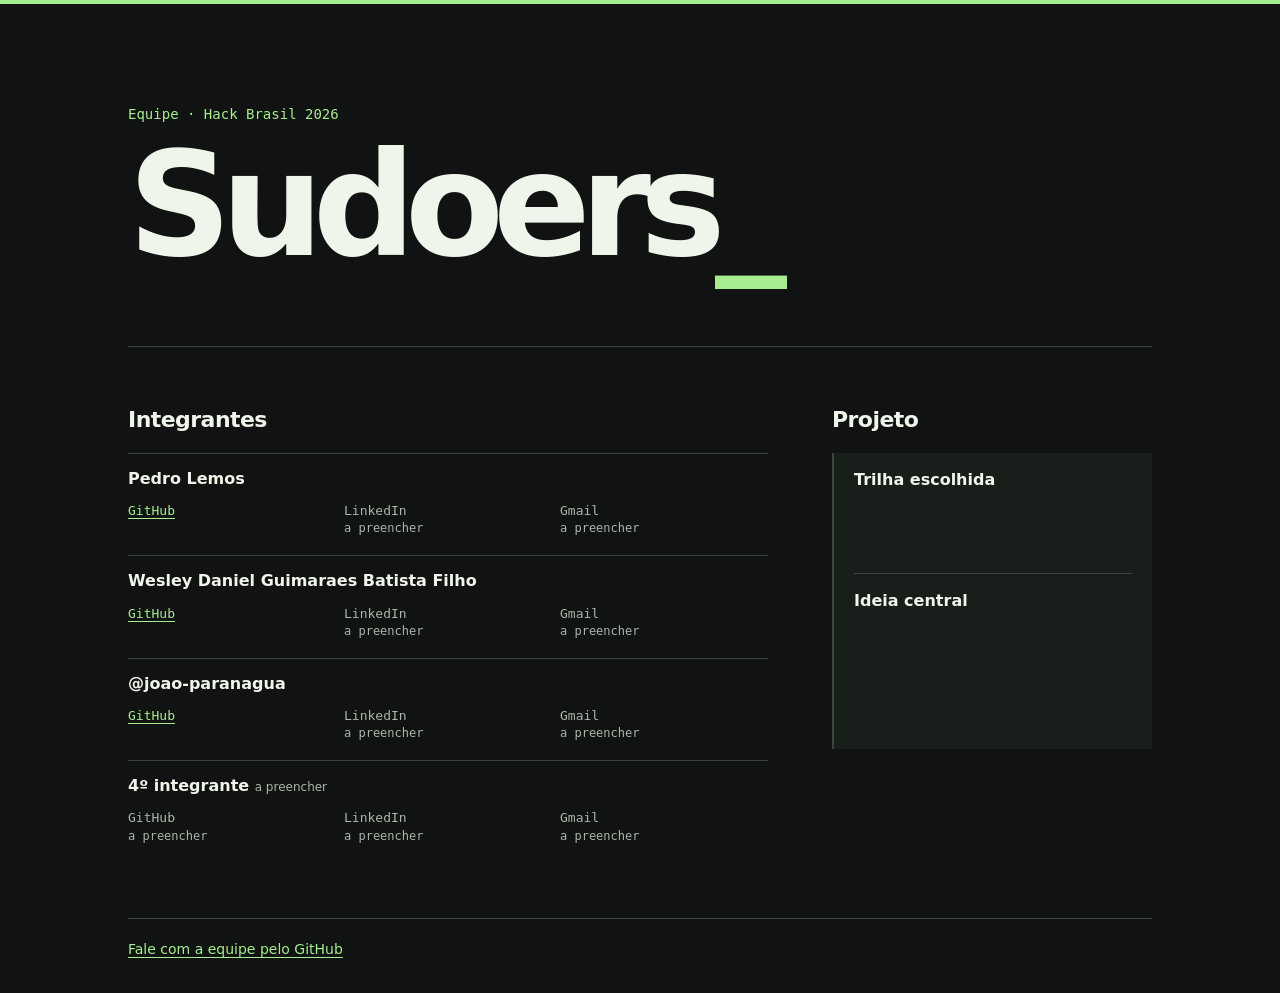
==== website/index.html @ f02a6b1a "Add Sudoers team page and fix GitHub Pages deployment" ====
<!doctype html>
<html lang="pt-BR">
  <head>
    <meta charset="utf-8">
    <meta name="viewport" content="width=device-width, initial-scale=1">
    <title>Sudoers · Hack Brasil 2026</title>
    <meta name="description" content="Conheça a equipe Sudoers no Hack Brasil 2026.">
    <link rel="stylesheet" href="./styles.css">
  </head>
  <body>
    <main>
      <header class="hero">
        <p class="event">Equipe · Hack Brasil 2026</p>
        <h1>Sudoers<span class="cursor" aria-hidden="true">_</span></h1>
      </header>

      <div class="layout">
        <section aria-labelledby="integrantes">
          <h2 id="integrantes">Integrantes</h2>
          <ul class="roster">
            <li class="member">
              <h3>Pedro Lemos</h3>
              <ul class="contacts" aria-label="Contatos de Pedro Lemos">
                <li><a href="https://github.com/PPedroLemos">GitHub</a></li>
                <li><span>LinkedIn <small>a preencher</small></span></li>
                <li><span>Gmail <small>a preencher</small></span></li>
              </ul>
            </li>
            <li class="member">
              <h3>Wesley Daniel Guimaraes Batista Filho</h3>
              <ul class="contacts" aria-label="Contatos de Wesley">
                <li><a href="https://github.com/delzingbf">GitHub</a></li>
                <li><span>LinkedIn <small>a preencher</small></span></li>
                <li><span>Gmail <small>a preencher</small></span></li>
              </ul>
            </li>
            <li class="member">
              <h3>@joao-paranagua</h3>
              <ul class="contacts" aria-label="Contatos de joao-paranagua">
                <li><a href="https://github.com/joao-paranagua">GitHub</a></li>
                <li><span>LinkedIn <small>a preencher</small></span></li>
                <li><span>Gmail <small>a preencher</small></span></li>
              </ul>
            </li>
            <li class="member">
              <h3>4º integrante <small>a preencher</small></h3>
              <ul class="contacts" aria-label="Contatos do quarto integrante">
                <li><span>GitHub <small>a preencher</small></span></li>
                <li><span>LinkedIn <small>a preencher</small></span></li>
                <li><span>Gmail <small>a preencher</small></span></li>
              </ul>
            </li>
          </ul>
        </section>

        <section aria-labelledby="projeto">
          <h2 id="projeto">Projeto</h2>
          <div class="project">
            <section id="trilha" aria-labelledby="trilha-titulo">
              <h3 id="trilha-titulo">Trilha escolhida</h3>
            </section>
            <section id="ideia" aria-labelledby="ideia-titulo">
              <h3 id="ideia-titulo">Ideia central</h3>
            </section>
          </div>
        </section>
      </div>

      <footer>
        <a href="https://github.com/Hack-Brasil-2026-sudoers/hack-brasil-2026/issues">Fale com a equipe pelo GitHub</a>
      </footer>
    </main>
  </body>
</html>
---- website/styles.css ----
:root {
  color-scheme: dark;
  --background: #101311;
  --paper: #181e19;
  --ink: #f0f5eb;
  --muted: #aab7aa;
  --line: #39463a;
  --green: #a6ed90;
  --mono: ui-monospace, "DejaVu Sans Mono", monospace;
  background: var(--background);
  color: var(--ink);
  font: 100%/1.55 system-ui, sans-serif;
}

* {
  box-sizing: border-box;
}

body {
  margin: 0;
  border-top: 4px solid var(--green);
}

main {
  width: min(72rem, 100%);
  margin-inline: auto;
  padding: 0 clamp(1.25rem, 5vw, 4rem);
}

.hero {
  padding-block: clamp(2.75rem, 8vw, 6.25rem) clamp(2.25rem, 6vw, 4.5rem);
  border-bottom: 1px solid var(--line);
}

.event {
  margin: 0 0 0.75rem;
  color: var(--green);
  font: 0.875rem/1.5 var(--mono);
}

h1 {
  margin: 0;
  font-size: clamp(3rem, 13vw, 9rem);
  line-height: 0.95;
  letter-spacing: -0.075em;
}

.cursor {
  color: var(--green);
  animation: blink 1.2s step-end infinite;
}

@keyframes blink {
  50% { opacity: 0; }
}

@media (prefers-reduced-motion: reduce) {
  .cursor {
    animation: none;
  }
}

.layout {
  display: grid;
  grid-template-columns: minmax(0, 2fr) minmax(0, 1fr);
  gap: clamp(2rem, 5vw, 5rem);
  padding-block: clamp(2rem, 5vw, 3.5rem);
}

h2 {
  margin: 0 0 1rem;
  font-size: 1.375rem;
  letter-spacing: -0.025em;
}

h3 {
  margin: 0;
  font-size: 1rem;
  line-height: 1.4;
}

.roster,
.contacts {
  margin: 0;
  padding: 0;
  list-style: none;
}

.member {
  padding-block: 0.875rem;
  border-top: 1px solid var(--line);
}

.contacts {
  display: grid;
  grid-template-columns: repeat(3, minmax(0, 1fr));
  gap: 0.5rem;
  margin-top: 0.5rem;
  font: 0.8125rem/1.4 var(--mono);
}

.contacts a,
.contacts span {
  display: inline-grid;
  align-content: start;
  min-height: 2.5rem;
  padding-block: 0.25rem;
}

.contacts span,
small {
  color: var(--muted);
}

small {
  font-size: 0.75rem;
  font-weight: 400;
}

a {
  color: var(--green);
  text-underline-offset: 0.22em;
}

a:hover {
  color: var(--ink);
}

a:focus-visible {
  outline: 2px solid var(--green);
  outline-offset: 3px;
}

.project {
  padding-inline: 1.25rem;
  border-left: 2px solid var(--line);
  background: var(--paper);
}

.project section {
  min-height: 7.5rem;
  padding-block: 1rem;
}

.project section + section {
  min-height: 11rem;
  border-top: 1px solid var(--line);
}

footer {
  padding-block: 1.25rem 2rem;
  border-top: 1px solid var(--line);
  font-size: 0.875rem;
}

@media (max-width: 44rem) {
  .layout {
    grid-template-columns: 1fr;
  }
}
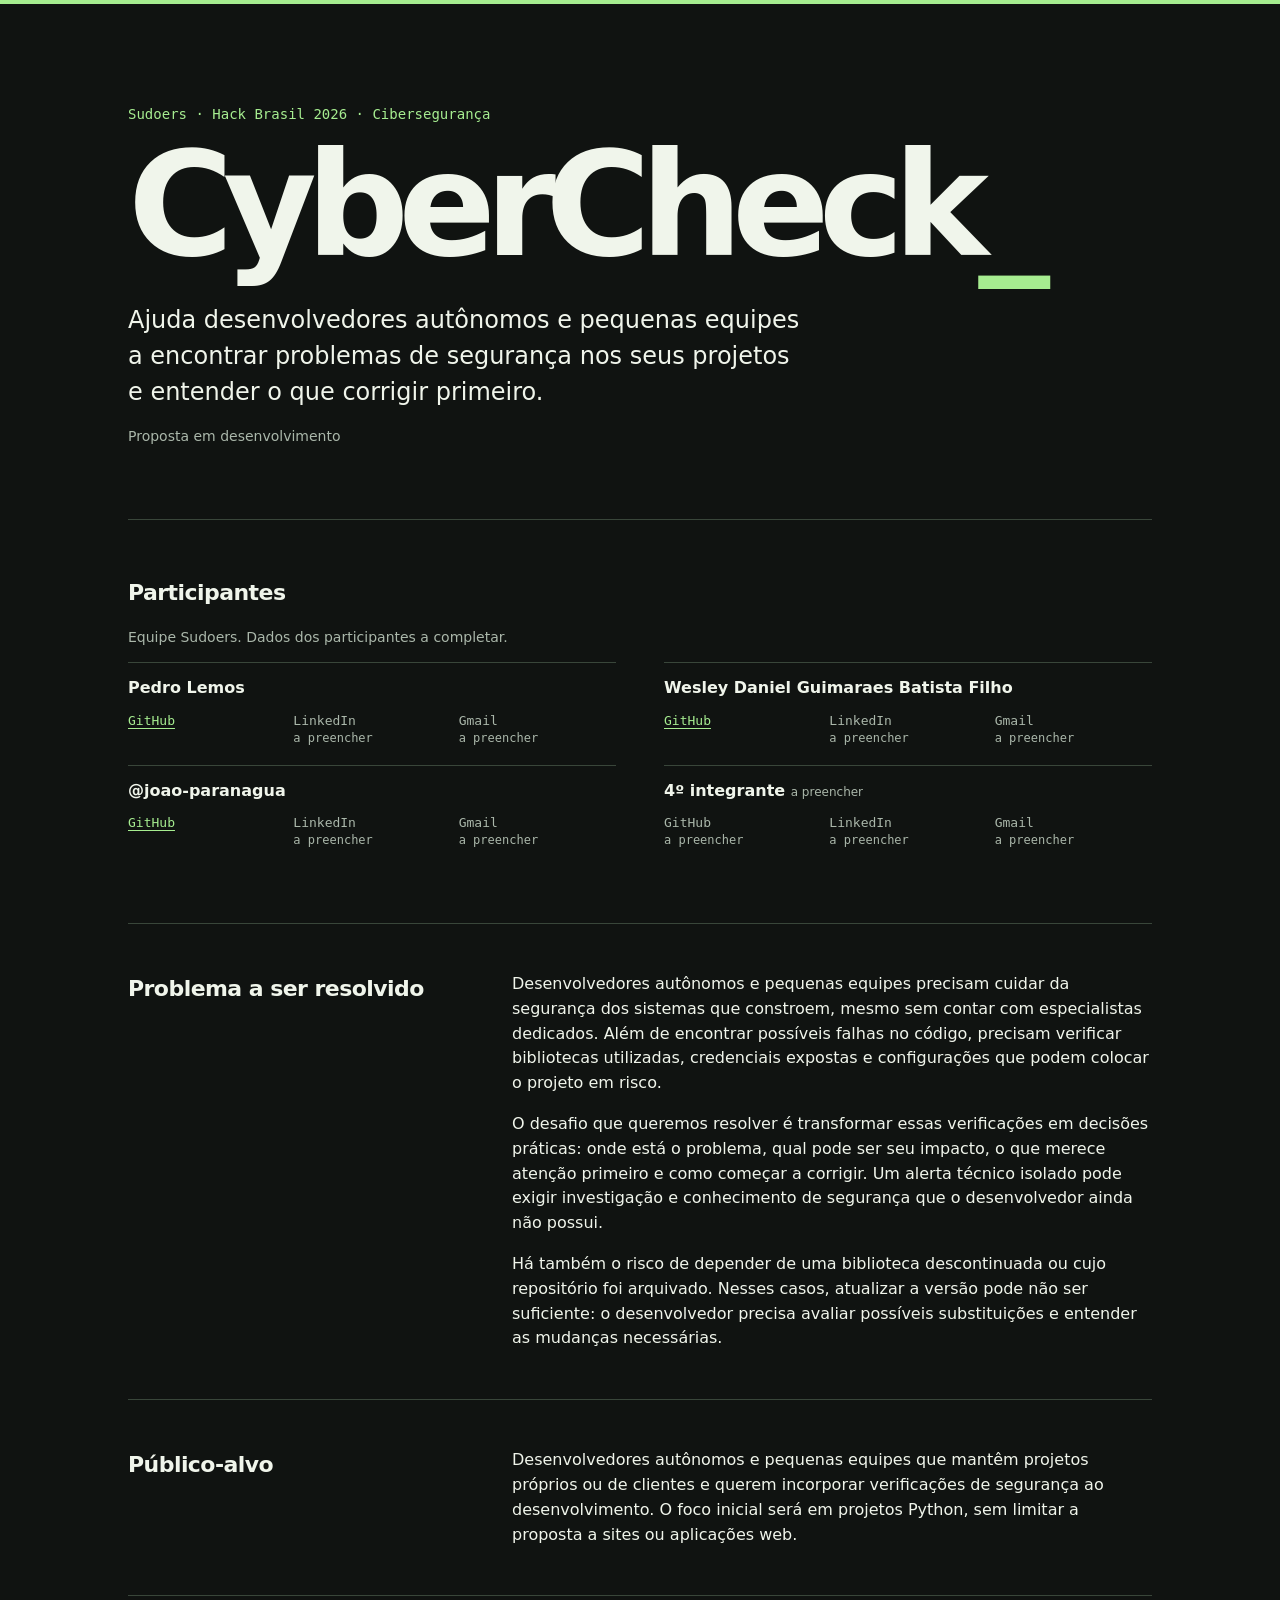
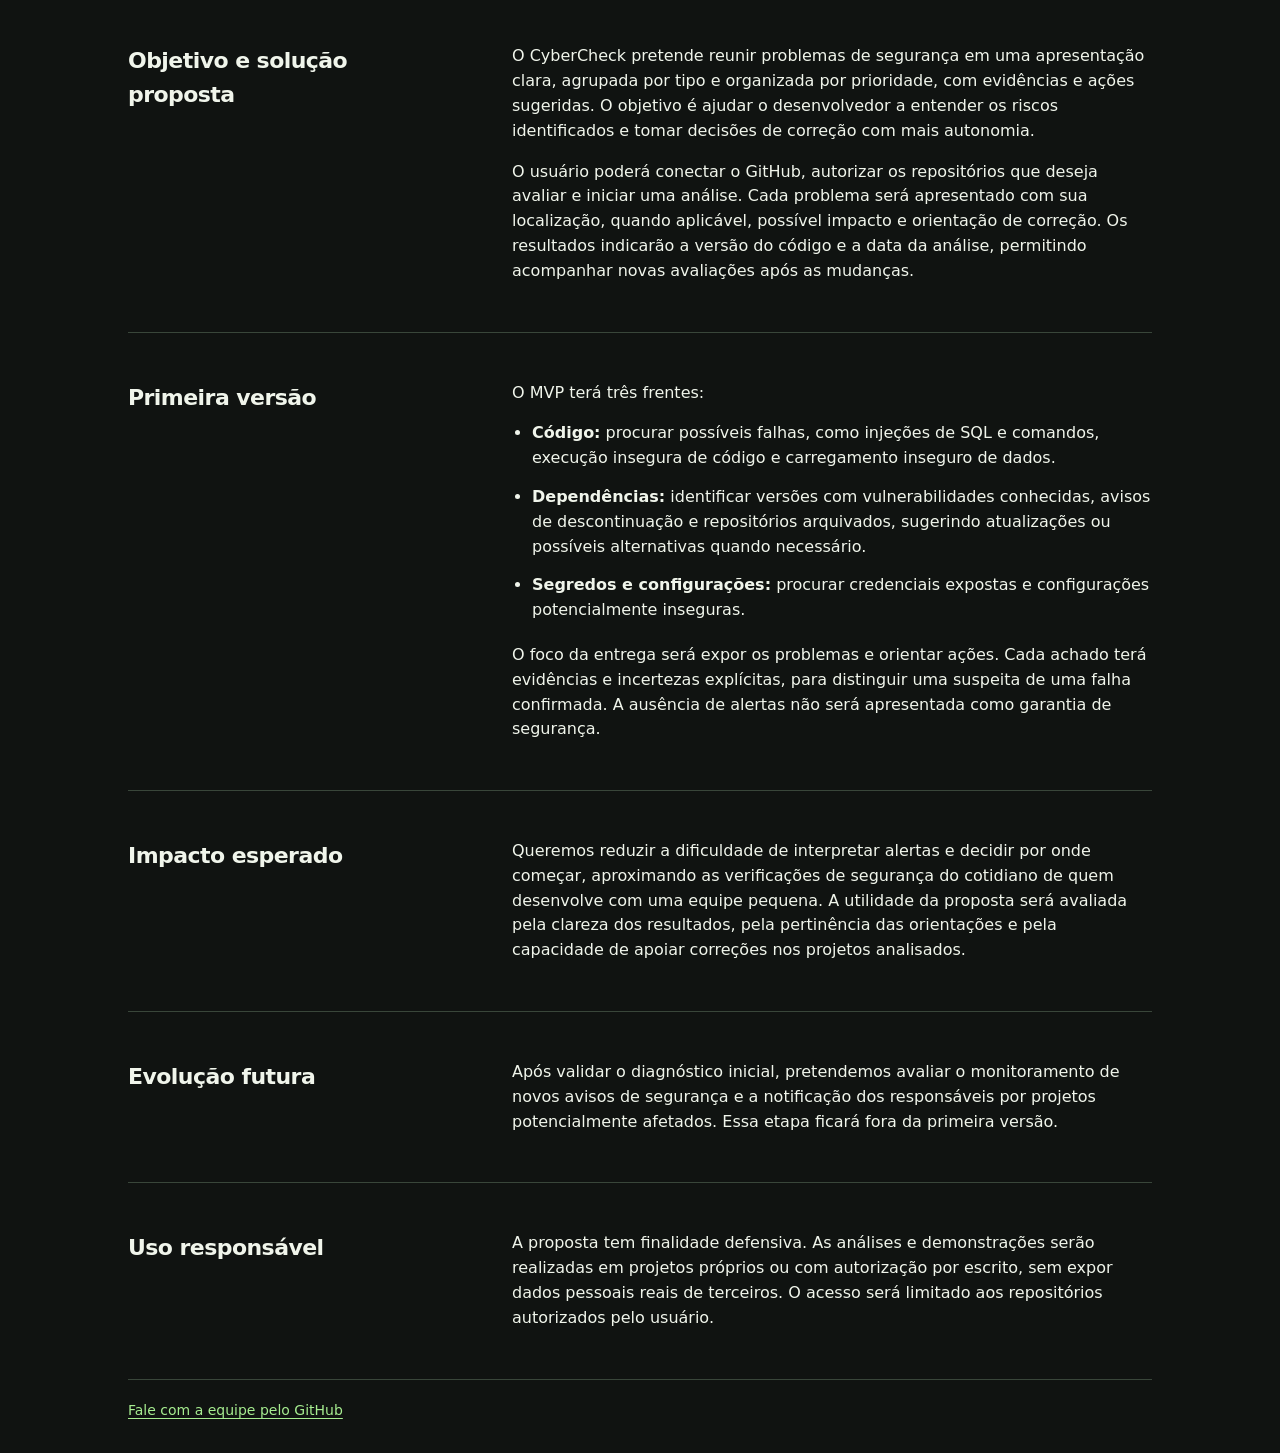
==== commit 3a5b9174: "docs: consolida planejamento do CyberCheck e atualiza apresentação do projeto - Adiciona o PDF origi" ====
--- a/website/index.html
+++ b/website/index.html
@@ -3,20 +3,22 @@
   <head>
     <meta charset="utf-8">
     <meta name="viewport" content="width=device-width, initial-scale=1">
-    <title>Sudoers · Hack Brasil 2026</title>
-    <meta name="description" content="Conheça a equipe Sudoers no Hack Brasil 2026.">
+    <title>CyberCheck · Sudoers · Hack Brasil 2026</title>
+    <meta name="description" content="CyberCheck: uma proposta para ajudar desenvolvedores autônomos e pequenas equipes a encontrar problemas de segurança e entender o que corrigir primeiro.">
     <link rel="stylesheet" href="./styles.css">
   </head>
   <body>
     <main>
       <header class="hero">
-        <p class="event">Equipe · Hack Brasil 2026</p>
-        <h1>Sudoers<span class="cursor" aria-hidden="true">_</span></h1>
+        <p class="event">Sudoers · Hack Brasil 2026 · Cibersegurança</p>
+        <h1>CyberCheck<span class="cursor" aria-hidden="true">_</span></h1>
+        <p class="intro">Ajuda desenvolvedores autônomos e pequenas equipes a encontrar problemas de segurança nos seus projetos e entender o que corrigir primeiro.</p>
+        <p class="status">Proposta em desenvolvimento</p>
       </header>
 
-      <div class="layout">
-        <section aria-labelledby="integrantes">
-          <h2 id="integrantes">Integrantes</h2>
+      <section class="participants" aria-labelledby="integrantes">
+          <h2 id="integrantes">Participantes</h2>
+          <p class="section-note">Equipe Sudoers. Dados dos participantes a completar.</p>
           <ul class="roster">
             <li class="member">
               <h3>Pedro Lemos</h3>
@@ -51,17 +53,64 @@
               </ul>
             </li>
           </ul>
+      </section>
+
+      <div class="proposal">
+        <section class="content-section" aria-labelledby="problema">
+          <h2 id="problema">Problema a ser resolvido</h2>
+          <div class="copy">
+            <p>Desenvolvedores autônomos e pequenas equipes precisam cuidar da segurança dos sistemas que constroem, mesmo sem contar com especialistas dedicados. Além de encontrar possíveis falhas no código, precisam verificar bibliotecas utilizadas, credenciais expostas e configurações que podem colocar o projeto em risco.</p>
+            <p>O desafio que queremos resolver é transformar essas verificações em decisões práticas: onde está o problema, qual pode ser seu impacto, o que merece atenção primeiro e como começar a corrigir. Um alerta técnico isolado pode exigir investigação e conhecimento de segurança que o desenvolvedor ainda não possui.</p>
+            <p>Há também o risco de depender de uma biblioteca descontinuada ou cujo repositório foi arquivado. Nesses casos, atualizar a versão pode não ser suficiente: o desenvolvedor precisa avaliar possíveis substituições e entender as mudanças necessárias.</p>
+          </div>
         </section>
 
-        <section aria-labelledby="projeto">
-          <h2 id="projeto">Projeto</h2>
-          <div class="project">
-            <section id="trilha" aria-labelledby="trilha-titulo">
-              <h3 id="trilha-titulo">Trilha escolhida</h3>
-            </section>
-            <section id="ideia" aria-labelledby="ideia-titulo">
-              <h3 id="ideia-titulo">Ideia central</h3>
-            </section>
+        <section class="content-section" aria-labelledby="publico">
+          <h2 id="publico">Público-alvo</h2>
+          <div class="copy">
+            <p>Desenvolvedores autônomos e pequenas equipes que mantêm projetos próprios ou de clientes e querem incorporar verificações de segurança ao desenvolvimento. O foco inicial será em projetos Python, sem limitar a proposta a sites ou aplicações web.</p>
+          </div>
+        </section>
+
+        <section class="content-section" aria-labelledby="objetivo">
+          <h2 id="objetivo">Objetivo e solução proposta</h2>
+          <div class="copy">
+            <p>O CyberCheck pretende reunir problemas de segurança em uma apresentação clara, agrupada por tipo e organizada por prioridade, com evidências e ações sugeridas. O objetivo é ajudar o desenvolvedor a entender os riscos identificados e tomar decisões de correção com mais autonomia.</p>
+            <p>O usuário poderá conectar o GitHub, autorizar os repositórios que deseja avaliar e iniciar uma análise. Cada problema será apresentado com sua localização, quando aplicável, possível impacto e orientação de correção. Os resultados indicarão a versão do código e a data da análise, permitindo acompanhar novas avaliações após as mudanças.</p>
+          </div>
+        </section>
+
+        <section class="content-section" aria-labelledby="mvp">
+          <h2 id="mvp">Primeira versão</h2>
+          <div class="copy">
+            <p>O MVP terá três frentes:</p>
+            <ul class="scope">
+              <li><strong>Código:</strong> procurar possíveis falhas, como injeções de SQL e comandos, execução insegura de código e carregamento inseguro de dados.</li>
+              <li><strong>Dependências:</strong> identificar versões com vulnerabilidades conhecidas, avisos de descontinuação e repositórios arquivados, sugerindo atualizações ou possíveis alternativas quando necessário.</li>
+              <li><strong>Segredos e configurações:</strong> procurar credenciais expostas e configurações potencialmente inseguras.</li>
+            </ul>
+            <p>O foco da entrega será expor os problemas e orientar ações. Cada achado terá evidências e incertezas explícitas, para distinguir uma suspeita de uma falha confirmada. A ausência de alertas não será apresentada como garantia de segurança.</p>
+          </div>
+        </section>
+
+        <section class="content-section" aria-labelledby="impacto">
+          <h2 id="impacto">Impacto esperado</h2>
+          <div class="copy">
+            <p>Queremos reduzir a dificuldade de interpretar alertas e decidir por onde começar, aproximando as verificações de segurança do cotidiano de quem desenvolve com uma equipe pequena. A utilidade da proposta será avaliada pela clareza dos resultados, pela pertinência das orientações e pela capacidade de apoiar correções nos projetos analisados.</p>
+          </div>
+        </section>
+
+        <section class="content-section" aria-labelledby="futuro">
+          <h2 id="futuro">Evolução futura</h2>
+          <div class="copy">
+            <p>Após validar o diagnóstico inicial, pretendemos avaliar o monitoramento de novos avisos de segurança e a notificação dos responsáveis por projetos potencialmente afetados. Essa etapa ficará fora da primeira versão.</p>
+          </div>
+        </section>
+
+        <section class="content-section" aria-labelledby="responsabilidade">
+          <h2 id="responsabilidade">Uso responsável</h2>
+          <div class="copy">
+            <p>A proposta tem finalidade defensiva. As análises e demonstrações serão realizadas em projetos próprios ou com autorização por escrito, sem expor dados pessoais reais de terceiros. O acesso será limitado aos repositórios autorizados pelo usuário.</p>
           </div>
         </section>
       </div>
--- a/website/styles.css
+++ b/website/styles.css
@@ -60,11 +60,62 @@
   }
 }
 
-.layout {
+.intro {
+  max-width: 42rem;
+  margin: 1.75rem 0 1rem;
+  font-size: clamp(1.125rem, 2.5vw, 1.5rem);
+  line-height: 1.5;
+  text-wrap: pretty;
+}
+
+.status,
+.section-note {
+  color: var(--muted);
+  font-size: 0.875rem;
+}
+
+.status {
+  margin-bottom: 0;
+}
+
+.participants {
+  padding-block: clamp(2rem, 5vw, 3.5rem);
+}
+
+.roster {
   display: grid;
-  grid-template-columns: minmax(0, 2fr) minmax(0, 1fr);
-  gap: clamp(2rem, 5vw, 5rem);
-  padding-block: clamp(2rem, 5vw, 3.5rem);
+  grid-template-columns: repeat(2, minmax(0, 1fr));
+  column-gap: clamp(1.5rem, 4vw, 3rem);
+}
+
+.content-section {
+  display: grid;
+  grid-template-columns: minmax(0, 1fr) minmax(0, 2fr);
+  gap: 1rem clamp(2rem, 5vw, 4rem);
+  padding-block: clamp(1.75rem, 4vw, 3rem);
+  border-top: 1px solid var(--line);
+}
+
+.copy {
+  max-width: 68ch;
+  min-width: 0;
+}
+
+.copy p {
+  margin: 0 0 1rem;
+}
+
+.copy p:last-child {
+  margin-bottom: 0;
+}
+
+.scope {
+  margin: 0 0 1.25rem;
+  padding-left: 1.25rem;
+}
+
+.scope li + li {
+  margin-top: 0.875rem;
 }
 
 h2 {
@@ -87,6 +138,7 @@
 }
 
 .member {
+  min-width: 0;
   padding-block: 0.875rem;
   border-top: 1px solid var(--line);
 }
@@ -131,22 +183,6 @@
   outline-offset: 3px;
 }
 
-.project {
-  padding-inline: 1.25rem;
-  border-left: 2px solid var(--line);
-  background: var(--paper);
-}
-
-.project section {
-  min-height: 7.5rem;
-  padding-block: 1rem;
-}
-
-.project section + section {
-  min-height: 11rem;
-  border-top: 1px solid var(--line);
-}
-
 footer {
   padding-block: 1.25rem 2rem;
   border-top: 1px solid var(--line);
@@ -154,7 +190,8 @@
 }
 
 @media (max-width: 44rem) {
-  .layout {
+  .roster,
+  .content-section {
     grid-template-columns: 1fr;
   }
 }
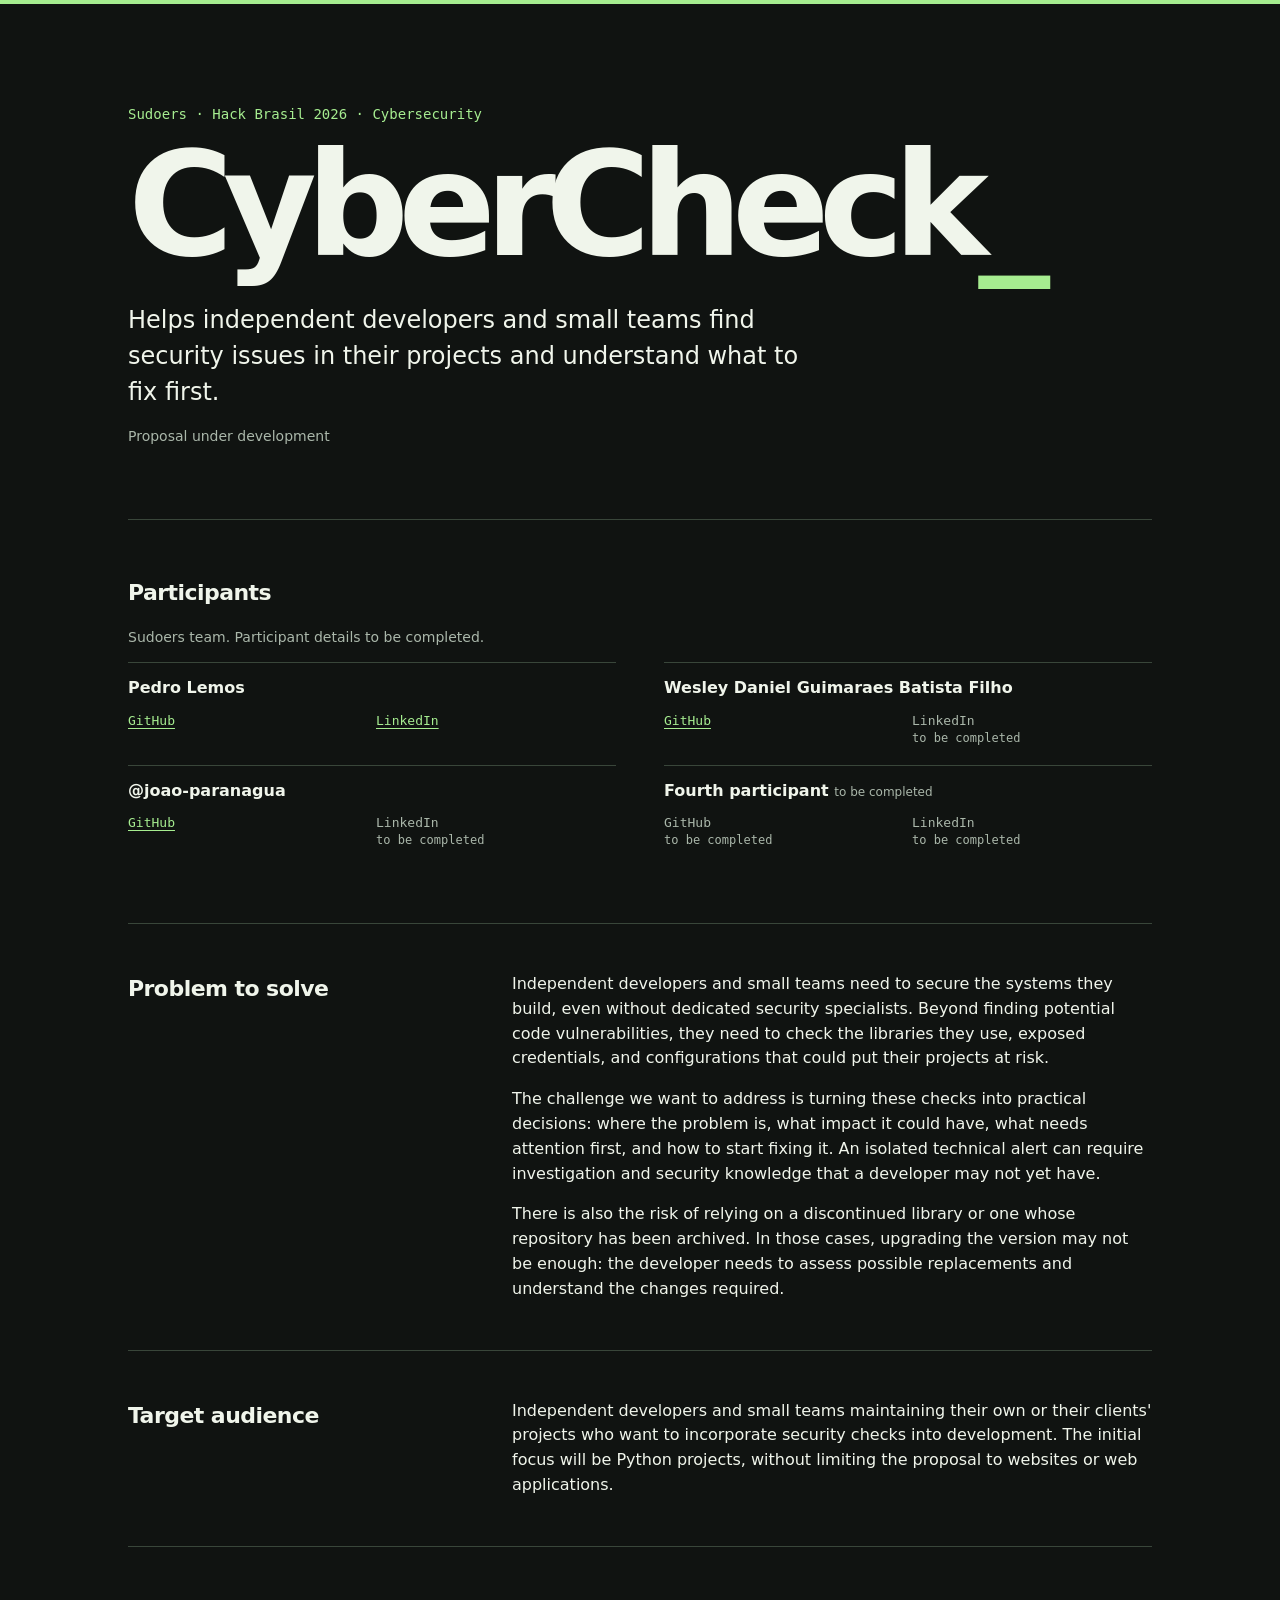
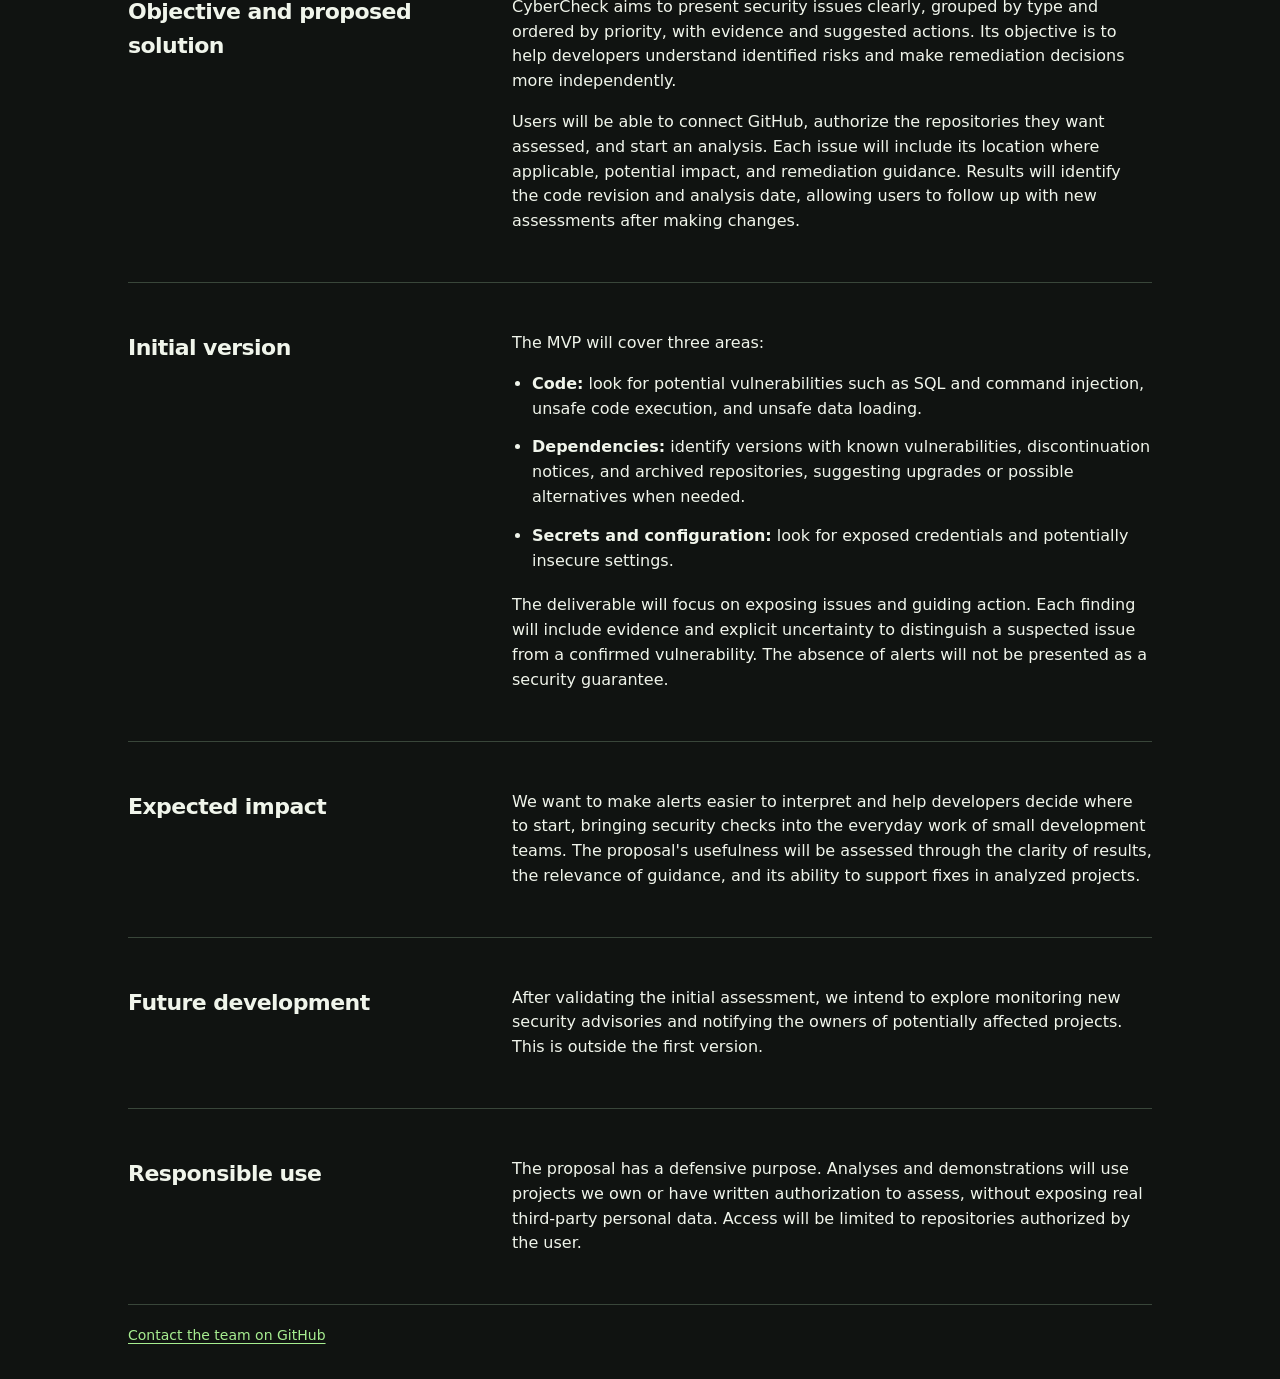
==== commit 97b43dff: "chore: standardize CyberCheck content in English and document contribution rules Translate documenta" ====
--- a/website/index.html
+++ b/website/index.html
@@ -1,55 +1,51 @@
 <!doctype html>
-<html lang="pt-BR">
+<html lang="en">
   <head>
     <meta charset="utf-8">
     <meta name="viewport" content="width=device-width, initial-scale=1">
     <title>CyberCheck · Sudoers · Hack Brasil 2026</title>
-    <meta name="description" content="CyberCheck: uma proposta para ajudar desenvolvedores autônomos e pequenas equipes a encontrar problemas de segurança e entender o que corrigir primeiro.">
+    <meta name="description" content="CyberCheck: a proposal to help independent developers and small teams find security issues and understand what to fix first.">
     <link rel="stylesheet" href="./styles.css">
   </head>
   <body>
     <main>
       <header class="hero">
-        <p class="event">Sudoers · Hack Brasil 2026 · Cibersegurança</p>
+        <p class="event">Sudoers · Hack Brasil 2026 · Cybersecurity</p>
         <h1>CyberCheck<span class="cursor" aria-hidden="true">_</span></h1>
-        <p class="intro">Ajuda desenvolvedores autônomos e pequenas equipes a encontrar problemas de segurança nos seus projetos e entender o que corrigir primeiro.</p>
-        <p class="status">Proposta em desenvolvimento</p>
+        <p class="intro">Helps independent developers and small teams find security issues in their projects and understand what to fix first.</p>
+        <p class="status">Proposal under development</p>
       </header>
 
       <section class="participants" aria-labelledby="integrantes">
-          <h2 id="integrantes">Participantes</h2>
-          <p class="section-note">Equipe Sudoers. Dados dos participantes a completar.</p>
+          <h2 id="integrantes">Participants</h2>
+          <p class="section-note">Sudoers team. Participant details to be completed.</p>
           <ul class="roster">
             <li class="member">
               <h3>Pedro Lemos</h3>
-              <ul class="contacts" aria-label="Contatos de Pedro Lemos">
+              <ul class="contacts" aria-label="Contact details for Pedro Lemos">
                 <li><a href="https://github.com/PPedroLemos">GitHub</a></li>
-                <li><span>LinkedIn <small>a preencher</small></span></li>
-                <li><span>Gmail <small>a preencher</small></span></li>
+                <li><a href="https://www.linkedin.com/in/pedro-ant%C3%B4nio-alencar-lemos-909974385/">LinkedIn</a></li>
               </ul>
             </li>
             <li class="member">
               <h3>Wesley Daniel Guimaraes Batista Filho</h3>
-              <ul class="contacts" aria-label="Contatos de Wesley">
+              <ul class="contacts" aria-label="Contact details for Wesley">
                 <li><a href="https://github.com/delzingbf">GitHub</a></li>
-                <li><span>LinkedIn <small>a preencher</small></span></li>
-                <li><span>Gmail <small>a preencher</small></span></li>
+                <li><span>LinkedIn <small>to be completed</small></span></li>
               </ul>
             </li>
             <li class="member">
               <h3>@joao-paranagua</h3>
-              <ul class="contacts" aria-label="Contatos de joao-paranagua">
+              <ul class="contacts" aria-label="Contact details for joao-paranagua">
                 <li><a href="https://github.com/joao-paranagua">GitHub</a></li>
-                <li><span>LinkedIn <small>a preencher</small></span></li>
-                <li><span>Gmail <small>a preencher</small></span></li>
+                <li><span>LinkedIn <small>to be completed</small></span></li>
               </ul>
             </li>
             <li class="member">
-              <h3>4º integrante <small>a preencher</small></h3>
-              <ul class="contacts" aria-label="Contatos do quarto integrante">
-                <li><span>GitHub <small>a preencher</small></span></li>
-                <li><span>LinkedIn <small>a preencher</small></span></li>
-                <li><span>Gmail <small>a preencher</small></span></li>
+              <h3>Fourth participant <small>to be completed</small></h3>
+              <ul class="contacts" aria-label="Contact details for the fourth participant">
+                <li><span>GitHub <small>to be completed</small></span></li>
+                <li><span>LinkedIn <small>to be completed</small></span></li>
               </ul>
             </li>
           </ul>
@@ -57,66 +53,66 @@
 
       <div class="proposal">
         <section class="content-section" aria-labelledby="problema">
-          <h2 id="problema">Problema a ser resolvido</h2>
+          <h2 id="problema">Problem to solve</h2>
           <div class="copy">
-            <p>Desenvolvedores autônomos e pequenas equipes precisam cuidar da segurança dos sistemas que constroem, mesmo sem contar com especialistas dedicados. Além de encontrar possíveis falhas no código, precisam verificar bibliotecas utilizadas, credenciais expostas e configurações que podem colocar o projeto em risco.</p>
-            <p>O desafio que queremos resolver é transformar essas verificações em decisões práticas: onde está o problema, qual pode ser seu impacto, o que merece atenção primeiro e como começar a corrigir. Um alerta técnico isolado pode exigir investigação e conhecimento de segurança que o desenvolvedor ainda não possui.</p>
-            <p>Há também o risco de depender de uma biblioteca descontinuada ou cujo repositório foi arquivado. Nesses casos, atualizar a versão pode não ser suficiente: o desenvolvedor precisa avaliar possíveis substituições e entender as mudanças necessárias.</p>
+            <p>Independent developers and small teams need to secure the systems they build, even without dedicated security specialists. Beyond finding potential code vulnerabilities, they need to check the libraries they use, exposed credentials, and configurations that could put their projects at risk.</p>
+            <p>The challenge we want to address is turning these checks into practical decisions: where the problem is, what impact it could have, what needs attention first, and how to start fixing it. An isolated technical alert can require investigation and security knowledge that a developer may not yet have.</p>
+            <p>There is also the risk of relying on a discontinued library or one whose repository has been archived. In those cases, upgrading the version may not be enough: the developer needs to assess possible replacements and understand the changes required.</p>
           </div>
         </section>
 
         <section class="content-section" aria-labelledby="publico">
-          <h2 id="publico">Público-alvo</h2>
+          <h2 id="publico">Target audience</h2>
           <div class="copy">
-            <p>Desenvolvedores autônomos e pequenas equipes que mantêm projetos próprios ou de clientes e querem incorporar verificações de segurança ao desenvolvimento. O foco inicial será em projetos Python, sem limitar a proposta a sites ou aplicações web.</p>
+            <p>Independent developers and small teams maintaining their own or their clients' projects who want to incorporate security checks into development. The initial focus will be Python projects, without limiting the proposal to websites or web applications.</p>
           </div>
         </section>
 
         <section class="content-section" aria-labelledby="objetivo">
-          <h2 id="objetivo">Objetivo e solução proposta</h2>
+          <h2 id="objetivo">Objective and proposed solution</h2>
           <div class="copy">
-            <p>O CyberCheck pretende reunir problemas de segurança em uma apresentação clara, agrupada por tipo e organizada por prioridade, com evidências e ações sugeridas. O objetivo é ajudar o desenvolvedor a entender os riscos identificados e tomar decisões de correção com mais autonomia.</p>
-            <p>O usuário poderá conectar o GitHub, autorizar os repositórios que deseja avaliar e iniciar uma análise. Cada problema será apresentado com sua localização, quando aplicável, possível impacto e orientação de correção. Os resultados indicarão a versão do código e a data da análise, permitindo acompanhar novas avaliações após as mudanças.</p>
+            <p>CyberCheck aims to present security issues clearly, grouped by type and ordered by priority, with evidence and suggested actions. Its objective is to help developers understand identified risks and make remediation decisions more independently.</p>
+            <p>Users will be able to connect GitHub, authorize the repositories they want assessed, and start an analysis. Each issue will include its location where applicable, potential impact, and remediation guidance. Results will identify the code revision and analysis date, allowing users to follow up with new assessments after making changes.</p>
           </div>
         </section>
 
         <section class="content-section" aria-labelledby="mvp">
-          <h2 id="mvp">Primeira versão</h2>
+          <h2 id="mvp">Initial version</h2>
           <div class="copy">
-            <p>O MVP terá três frentes:</p>
+            <p>The MVP will cover three areas:</p>
             <ul class="scope">
-              <li><strong>Código:</strong> procurar possíveis falhas, como injeções de SQL e comandos, execução insegura de código e carregamento inseguro de dados.</li>
-              <li><strong>Dependências:</strong> identificar versões com vulnerabilidades conhecidas, avisos de descontinuação e repositórios arquivados, sugerindo atualizações ou possíveis alternativas quando necessário.</li>
-              <li><strong>Segredos e configurações:</strong> procurar credenciais expostas e configurações potencialmente inseguras.</li>
+              <li><strong>Code:</strong> look for potential vulnerabilities such as SQL and command injection, unsafe code execution, and unsafe data loading.</li>
+              <li><strong>Dependencies:</strong> identify versions with known vulnerabilities, discontinuation notices, and archived repositories, suggesting upgrades or possible alternatives when needed.</li>
+              <li><strong>Secrets and configuration:</strong> look for exposed credentials and potentially insecure settings.</li>
             </ul>
-            <p>O foco da entrega será expor os problemas e orientar ações. Cada achado terá evidências e incertezas explícitas, para distinguir uma suspeita de uma falha confirmada. A ausência de alertas não será apresentada como garantia de segurança.</p>
+            <p>The deliverable will focus on exposing issues and guiding action. Each finding will include evidence and explicit uncertainty to distinguish a suspected issue from a confirmed vulnerability. The absence of alerts will not be presented as a security guarantee.</p>
           </div>
         </section>
 
         <section class="content-section" aria-labelledby="impacto">
-          <h2 id="impacto">Impacto esperado</h2>
+          <h2 id="impacto">Expected impact</h2>
           <div class="copy">
-            <p>Queremos reduzir a dificuldade de interpretar alertas e decidir por onde começar, aproximando as verificações de segurança do cotidiano de quem desenvolve com uma equipe pequena. A utilidade da proposta será avaliada pela clareza dos resultados, pela pertinência das orientações e pela capacidade de apoiar correções nos projetos analisados.</p>
+            <p>We want to make alerts easier to interpret and help developers decide where to start, bringing security checks into the everyday work of small development teams. The proposal's usefulness will be assessed through the clarity of results, the relevance of guidance, and its ability to support fixes in analyzed projects.</p>
           </div>
         </section>
 
         <section class="content-section" aria-labelledby="futuro">
-          <h2 id="futuro">Evolução futura</h2>
+          <h2 id="futuro">Future development</h2>
           <div class="copy">
-            <p>Após validar o diagnóstico inicial, pretendemos avaliar o monitoramento de novos avisos de segurança e a notificação dos responsáveis por projetos potencialmente afetados. Essa etapa ficará fora da primeira versão.</p>
+            <p>After validating the initial assessment, we intend to explore monitoring new security advisories and notifying the owners of potentially affected projects. This is outside the first version.</p>
           </div>
         </section>
 
         <section class="content-section" aria-labelledby="responsabilidade">
-          <h2 id="responsabilidade">Uso responsável</h2>
+          <h2 id="responsabilidade">Responsible use</h2>
           <div class="copy">
-            <p>A proposta tem finalidade defensiva. As análises e demonstrações serão realizadas em projetos próprios ou com autorização por escrito, sem expor dados pessoais reais de terceiros. O acesso será limitado aos repositórios autorizados pelo usuário.</p>
+            <p>The proposal has a defensive purpose. Analyses and demonstrations will use projects we own or have written authorization to assess, without exposing real third-party personal data. Access will be limited to repositories authorized by the user.</p>
           </div>
         </section>
       </div>
 
       <footer>
-        <a href="https://github.com/Hack-Brasil-2026-sudoers/hack-brasil-2026/issues">Fale com a equipe pelo GitHub</a>
+        <a href="https://github.com/Hack-Brasil-2026-sudoers/hack-brasil-2026/issues">Contact the team on GitHub</a>
       </footer>
     </main>
   </body>
--- a/website/styles.css
+++ b/website/styles.css
@@ -145,7 +145,7 @@
 
 .contacts {
   display: grid;
-  grid-template-columns: repeat(3, minmax(0, 1fr));
+  grid-template-columns: repeat(2, minmax(0, 1fr));
   gap: 0.5rem;
   margin-top: 0.5rem;
   font: 0.8125rem/1.4 var(--mono);
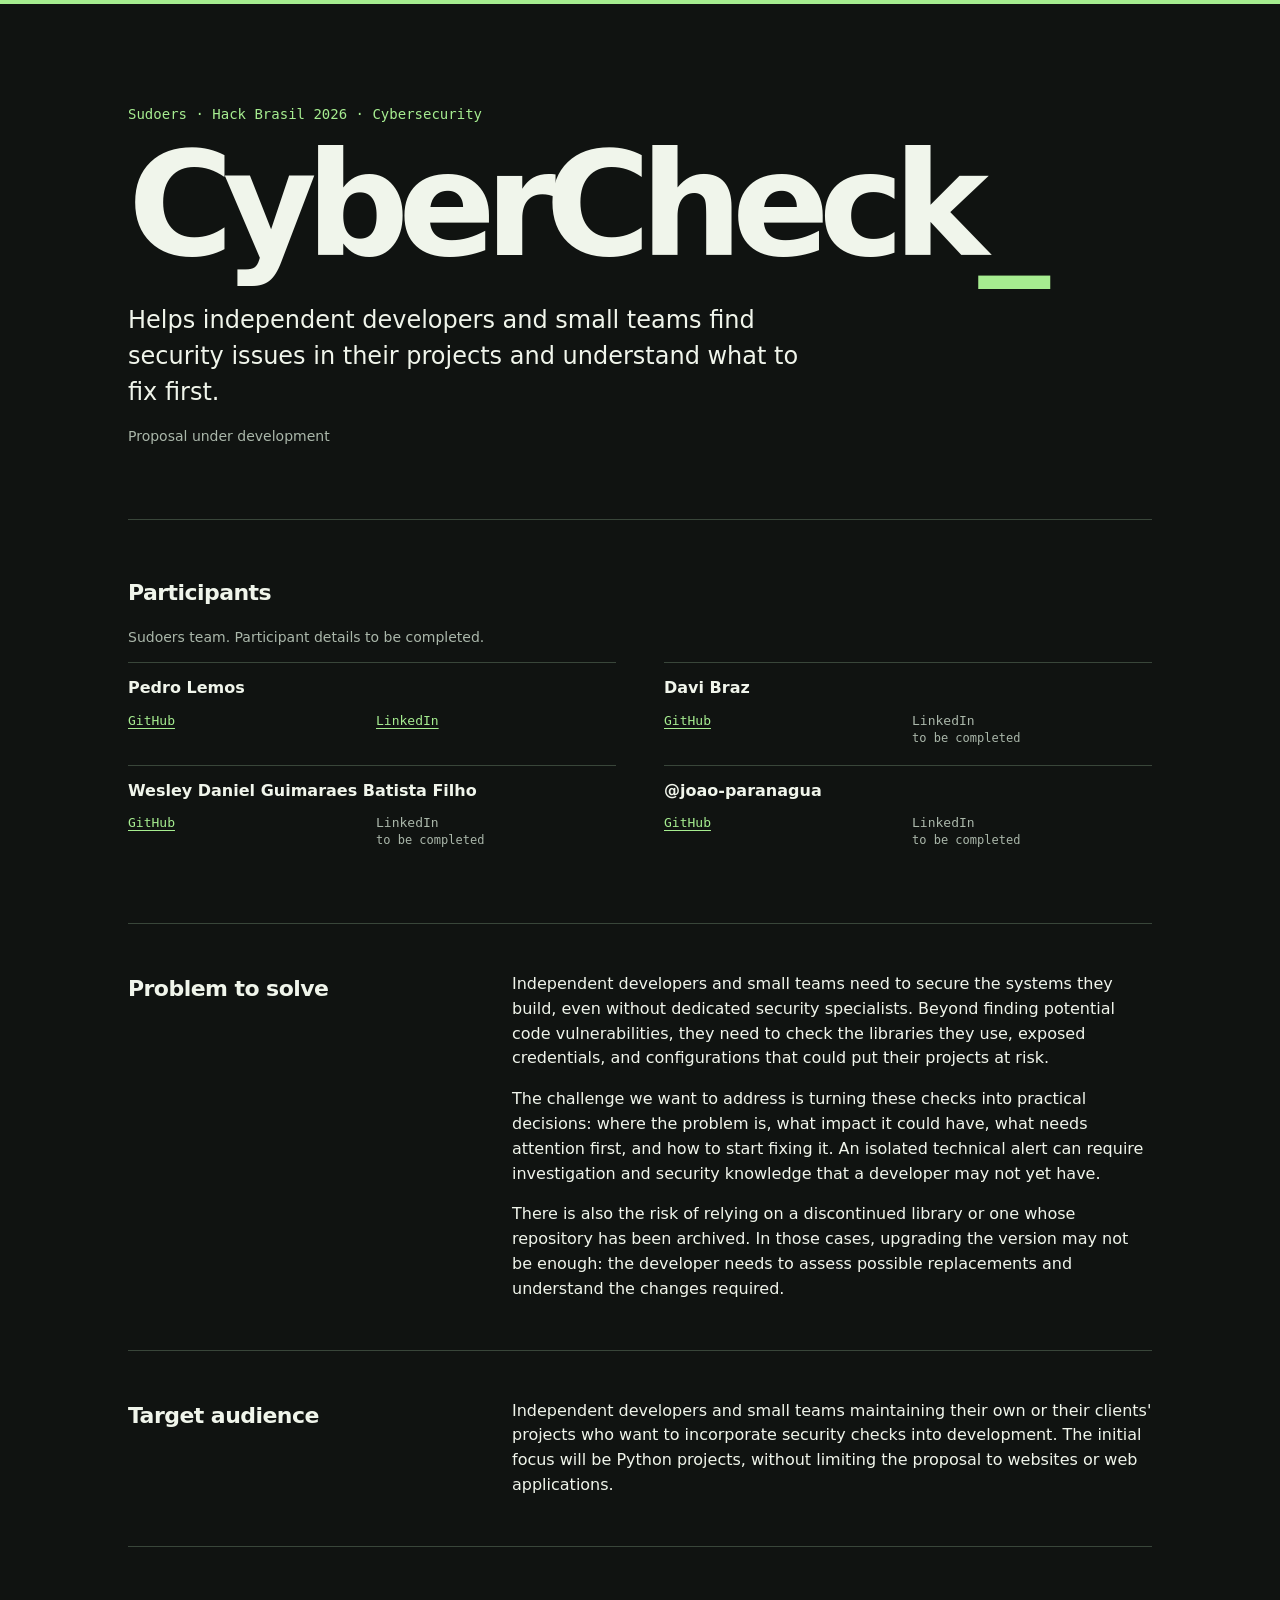
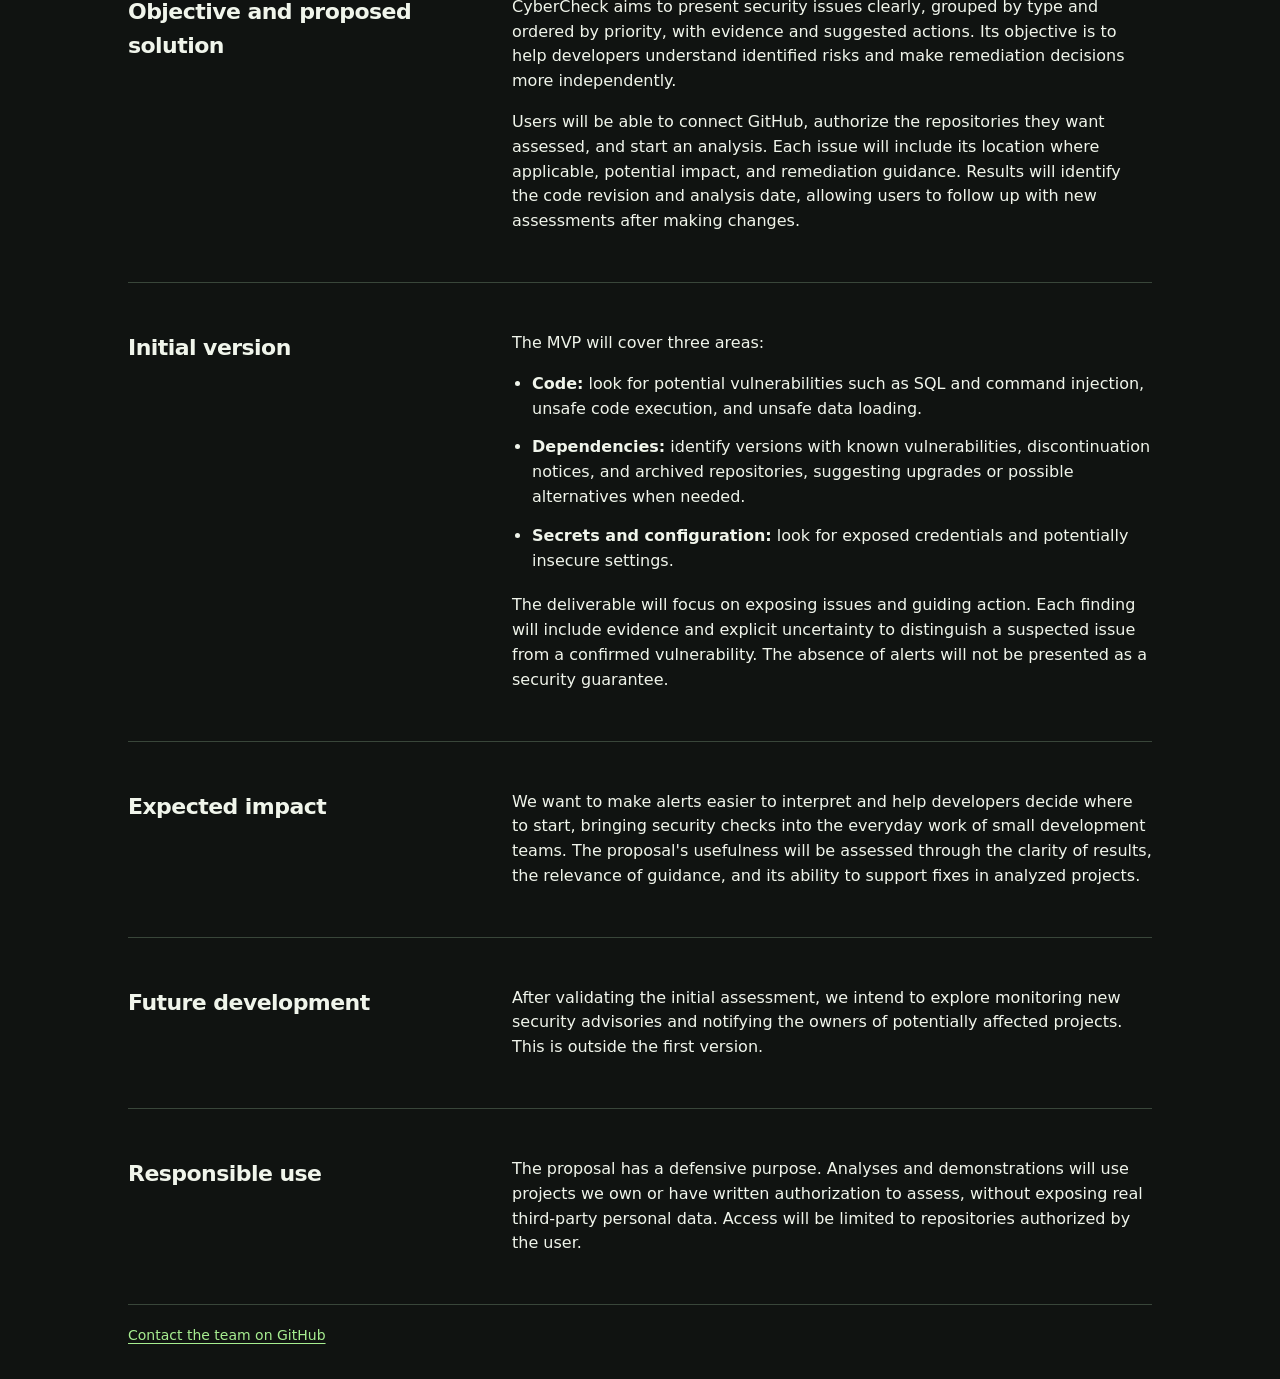
==== commit 999a8b1b: "docs: clarify CyberCheck overview and complete the team roster Replace the default repository headin" ====
--- a/website/index.html
+++ b/website/index.html
@@ -28,6 +28,13 @@
               </ul>
             </li>
             <li class="member">
+              <h3>Davi Braz</h3>
+              <ul class="contacts" aria-label="Contact details for Davi Braz">
+                <li><a href="https://github.com/davibbraz">GitHub</a></li>
+                <li><span>LinkedIn <small>to be completed</small></span></li>
+              </ul>
+            </li>
+            <li class="member">
               <h3>Wesley Daniel Guimaraes Batista Filho</h3>
               <ul class="contacts" aria-label="Contact details for Wesley">
                 <li><a href="https://github.com/delzingbf">GitHub</a></li>
@@ -38,13 +45,6 @@
               <h3>@joao-paranagua</h3>
               <ul class="contacts" aria-label="Contact details for joao-paranagua">
                 <li><a href="https://github.com/joao-paranagua">GitHub</a></li>
-                <li><span>LinkedIn <small>to be completed</small></span></li>
-              </ul>
-            </li>
-            <li class="member">
-              <h3>Fourth participant <small>to be completed</small></h3>
-              <ul class="contacts" aria-label="Contact details for the fourth participant">
-                <li><span>GitHub <small>to be completed</small></span></li>
                 <li><span>LinkedIn <small>to be completed</small></span></li>
               </ul>
             </li>
